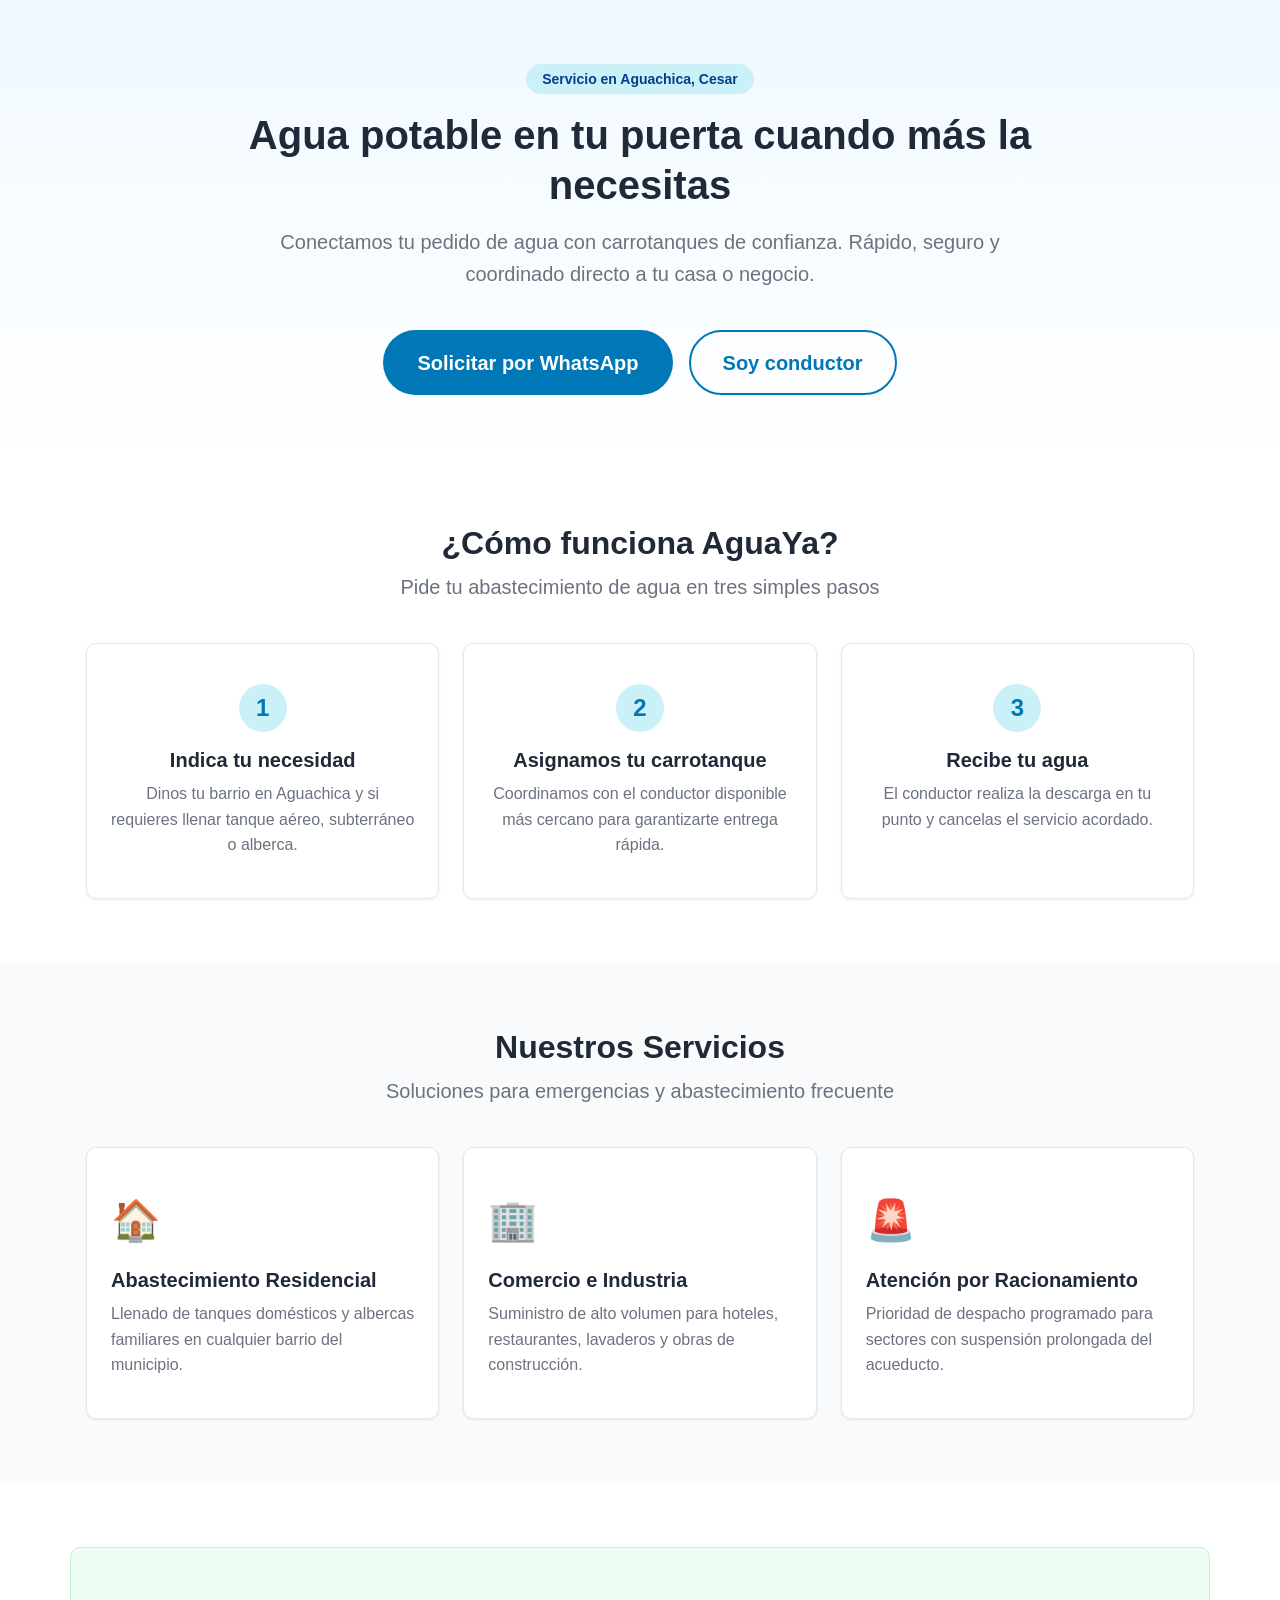
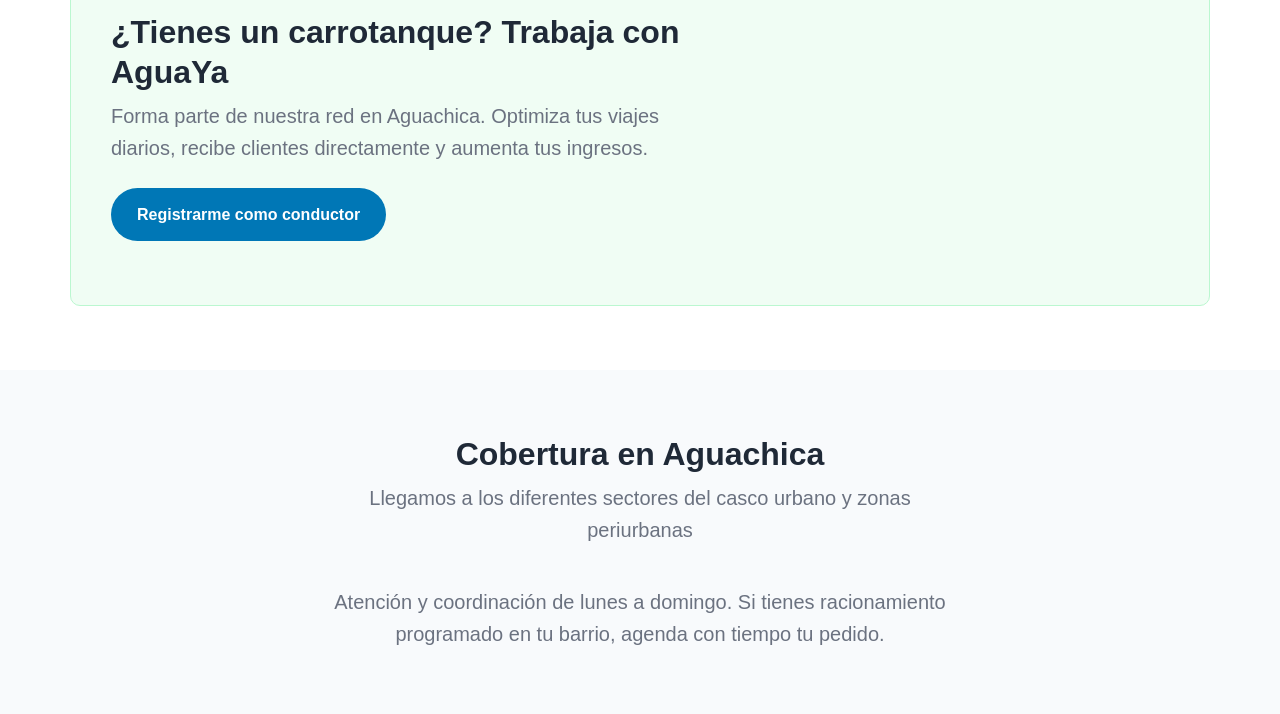
==== index.html @ 409f933b "refactor: mover index.html a la raiz para despliegue directo en GitHub Pages" ====
<!DOCTYPE html>
<!-- 
  ¿Qué es?
  Declaración del tipo de documento HTML5 e idioma de la página.
  ¿De qué se encarga?
  Indica al navegador que use el estándar moderno HTML5 y que el contenido principal está en español.
-->
<html lang="es">
<head>
  <!-- Juego de caracteres UTF-8: permite tildes, signos de puntuación y caracteres en español -->
  <meta charset="UTF-8">

  <!-- Viewport: fundamental para diseño responsive. Asegura que la escala se adapte al ancho de pantalla del móvil -->
  <meta name="viewport" content="width=device-width, initial-scale=1.0">

  <title>AguaYa | Abastecimiento de Agua en Aguachica</title>
  
  <!-- 
    ENLACES A HOJAS DE ESTILO EXTERNAS (Modularización CSS)
    ¿De qué se encarga cada una?
    1. reset.css: Elimina márgenes y comportamientos inconsistentes entre navegadores.
    2. variables.css: Almacena colores de marca, tipografías y espaciados estándar.
    3. global.css: Define fuentes globales, etiquetas base y utilidades.
    4. layout.css: Controla la estructura general, contenedores y cuadrículas (grid).
    5. components.css: Estiliza elementos interactivos (botones, tarjetas, barra superior).
    6. responsive.css: Reglas para adaptar la apariencia en pantallas móviles y tablets.
  -->
  <!-- Hojas de estilo modulares -->
  <link rel="stylesheet" href="frontend/css/reset.css">
  <link rel="stylesheet" href="frontend/css/variables.css">
  <link rel="stylesheet" href="frontend/css/global.css">
  <link rel="stylesheet" href="frontend/css/layout.css">
  <link rel="stylesheet" href="frontend/css/components.css">
  <link rel="stylesheet" href="frontend/css/responsive.css">
</head>
<body>

  <!-- ==========================================================================
       1. BARRA DE NAVEGACIÓN (Navbar)
       ¿Qué es? Encabezado fijo o superior de la página.
       ¿De qué se encarga? Permite al usuario identificar la marca, navegar por las
       secciones clave mediante enlaces ancla (#) y tener acceso inmediato al pedido de agua.
       ========================================================================== -->
    <!-- Contenedor donde se inyecta el Navbar dinámico -->
    <div id="navbar-container"></div>

  <main>
    
    <!-- ==========================================================================
         2. SECCIÓN HERO (Encabezado Principal)
         ¿Qué es? La primera pantalla visible al entrar a la web.
         ¿De qué se encarga? Captar la atención en menos de 5 segundos, comunicar el
         propósito de AguaYa y ofrecer las acciones prioritarias (pedir agua o unirse como conductor).
         ========================================================================== -->
    <section class="hero">
      <div class="container hero__container">
        <div class="hero__content">
          
          <!-- Insignia de contexto local para generar cercanía y confianza en Aguachica -->
          <span class="badge">Servicio en Aguachica, Cesar</span>
          
          <!-- Propuesta de valor principal -->
          <h1 class="hero__title">Agua potable en tu puerta cuando más la necesitas</h1>
          
          <p class="hero__description">
            Conectamos tu pedido de agua con carrotanques de confianza. Rápido, seguro y coordinado directo a tu casa o negocio.
          </p>

          <!-- Acciones principales: clientes por WhatsApp y conductores -->
          <div class="hero__actions">
            <button type="button" class="btn btn--primary btn--large" data-wa-action="request_service">
              Solicitar por WhatsApp
            </button>
            <a href="#conductores" class="btn btn--secondary btn--large">
              Soy conductor
            </a>
          </div>

        </div>
      </div>
    </section>

    <!-- ==========================================================================
         3. CÓMO FUNCIONA
         ¿Qué es? Guía visual del proceso del servicio.
         ¿De qué se encarga? Reducir la incertidumbre del usuario mostrando que
         el servicio se solicita y recibe en solo 3 pasos directos.
         ========================================================================== -->
    <section class="section how-it-works" id="como-funciona">
      <div class="container">
        <h2 class="section__title">¿Cómo funciona AguaYa?</h2>
        <p class="section__subtitle">Pide tu abastecimiento de agua en tres simples pasos</p>
        
        <div class="grid grid--3">
          <!-- Paso 1: Información inicial del cliente -->
          <article class="card-step">
            <div class="card-step__number">1</div>
            <h3 class="card-step__title">Indica tu necesidad</h3>
            <p class="card-step__text">Dinos tu barrio en Aguachica y si requieres llenar tanque aéreo, subterráneo o alberca.</p>
          </article>

          <!-- Paso 2: Intermediación y despacho -->
          <article class="card-step">
            <div class="card-step__number">2</div>
            <h3 class="card-step__title">Asignamos tu carrotanque</h3>
            <p class="card-step__text">Coordinamos con el conductor disponible más cercano para garantizarte entrega rápida.</p>
          </article>

          <!-- Paso 3: Entrega y pago -->
          <article class="card-step">
            <div class="card-step__number">3</div>
            <h3 class="card-step__title">Recibe tu agua</h3>
            <p class="card-step__text">El conductor realiza la descarga en tu punto y cancelas el servicio acordado.</p>
          </article>
        </div>
      </div>
    </section>

    <!-- ==========================================================================
         4. SERVICIOS
         ¿Qué es? Catálogo o desglose de las modalidades de abastecimiento.
         ¿De qué se encarga? Clarificar que el servicio atiende tanto necesidades
         hogareñas comunes como requerimientos de mayor volumen o contingencias.
         ========================================================================== -->
    <section class="section section--alt services" id="servicios">
      <div class="container">
        <h2 class="section__title">Nuestros Servicios</h2>
        <p class="section__subtitle">Soluciones para emergencias y abastecimiento frecuente</p>

        <div class="grid grid--3">
          <!-- Servicio 1: Casas / Hogares -->
          <div class="card-service">
            <div class="card-service__icon">🏠</div>
            <h3 class="card-service__title">Abastecimiento Residencial</h3>
            <p class="card-service__text">Llenado de tanques domésticos y albercas familiares en cualquier barrio del municipio.</p>
          </div>

          <!-- Servicio 2: Empresas / Negocios -->
          <div class="card-service">
            <div class="card-service__icon">🏢</div>
            <h3 class="card-service__title">Comercio e Industria</h3>
            <p class="card-service__text">Suministro de alto volumen para hoteles, restaurantes, lavaderos y obras de construcción.</p>
          </div>

          <!-- Servicio 3: Contingencias por suspensión de acueducto -->
          <div class="card-service">
            <div class="card-service__icon">🚨</div>
            <h3 class="card-service__title">Atención por Racionamiento</h3>
            <p class="card-service__text">Prioridad de despacho programado para sectores con suspensión prolongada del acueducto.</p>
          </div>
        </div>
      </div>
    </section>

    <!-- ==========================================================================
         5. SECCIÓN PARA CONDUCTORES
         ¿Qué es? Bloque de captación de oferta (carrotanqueros).
         ¿De qué se encarga? Reclutar conductores para expandir la red de servicio
         y asegurar disponibilidad de viajes en Aguachica.
         ========================================================================== -->
    <section class="section drivers" id="conductores">
      <div class="container drivers__container">
        <div class="drivers__content">
          <h2 class="section__title section__title--left">¿Tienes un carrotanque? Trabaja con AguaYa</h2>
          <p class="drivers__text">
            Forma parte de nuestra red en Aguachica. Optimiza tus viajes diarios, recibe clientes directamente y aumenta tus ingresos.
          </p>
          <!-- Botón para conductores con ID para enlace dinámico -->
          <button type="button" class="btn btn--primary" data-wa-action="driver_register">
            Registrarme como conductor
          </button>
        </div>
      </div>
    </section>

    <!-- ==========================================================================
         6. COBERTURA LOCAL
         ¿Qué es? Información sobre el radio de operación geográfica.
         ¿De qué se encarga? Informar a los vecinos de Aguachica que el servicio
         cubre toda la zona y anticipar la gestión de pedidos ante cortes programados.
         ========================================================================== -->
    <section class="section section--alt coverage" id="cobertura">
      <div class="container text-center">
        <h2 class="section__title">Cobertura en Aguachica</h2>
        <p class="section__subtitle">Llegamos a los diferentes sectores del casco urbano y zonas periurbanas</p>
        <p class="coverage__info">
          Atención y coordinación de lunes a domingo. Si tienes racionamiento programado en tu barrio, agenda con tiempo tu pedido.
        </p>
      </div>
    </section>
  </main>

  <!-- ==========================================================================
       7. PIE DE PÁGINA (Footer)
       ¿Qué es? El cierre inferior de la plataforma.
       ¿De qué se encarga? Proporcionar enlaces rápidos de navegación, datos de contacto
       directo y los créditos legales de la plataforma.
       ========================================================================== -->
  <!-- Contenedor donde se inyecta el Footer dinámico -->
  <div id="footer-container"></div>
  <script type="module" src="js/modules/home.js"></script>
  <script type="module" src="./js/modules/home.js"></script>
  <script type="module" src="frontend/js/modules/home.js"></script>
</body>
</html>
---- frontend/css/variables.css ----
/* ==========================================================================
   VARIABLES GLOBALES (Design Tokens) - AguaYa
   ¿Qué es?
   Un archivo centralizado de variables nativas de CSS (:root).
   
   ¿De qué se encarga?
   Define los valores estándar reutilizables (colores de identidad, fuentes, 
   sombras, radios de borde y espaciados).
   
   ¿Por qué se hace así?
   Garantiza coherencia visual. Si en el futuro se decide cambiar el tono de 
   azul o la tipografía, solo se modifica aquí una sola vez y el cambio se 
   refleja de inmediato en toda la aplicación sin tocar cada clase.
   ========================================================================== */

:root {
  /* --- PALETA DE COLORES INSTITUCIONAL --- */
  
  /* Azul principal: Representa agua, confianza y pureza. Se usa en botones de acción y destacados */
  --color-primary: #0077b6;
  
  /* Azul oscuro: Efecto hover al pasar el cursor sobre elementos interactivos */
  --color-primary-hover: #023e8a;

  /* Celeste brillante: Acentos visuales e insignias secundarias */
  --color-accent: #00b4d8;
  
  /* Fondo suave del acento: Usado en pastillas/badges de información */
  --color-accent-light: #caf0f8;

  /* Verde WhatsApp: Canal principal de contacto y conversión en Aguachica */
  --color-whatsapp: #25d366;
  --color-whatsapp-hover: #1eb857;

  /* Tonos neutros para fondos y textos legibles */
  --color-text-main: #1f2937;       /* Gris carbón oscuro para lectura cómoda */
  --color-text-muted: #6b7280;      /* Gris intermedio para subtítulos y descripciones */
  --color-bg-light: #ffffff;        /* Blanco base de fondo */
  --color-bg-alt: #f8fafc;          /* Gris muy tenue para alternar secciones visualmente */
  --color-border: #e2e8f0;          /* Líneas divisorias y bordes de tarjetas */

  /* --- TIPOGRAFÍA --- */
  
  /* Pila de fuentes del sistema: Carga ultra rápida sin depender de fuentes externas en zonas de baja señal */
  --font-family-base: -apple-system, BlinkMacSystemFont, "Segoe UI", Roboto, Helvetica, Arial, sans-serif;

  /* Escala tipográfica armónica */
  --font-size-sm: 0.875rem;   /* ~14px: Textos legales, fechas y badges */
  --font-size-base: 1rem;     /* ~16px: Texto estándar de lectura */
  --font-size-lg: 1.25rem;    /* ~20px: Subtítulos destacados */
  --font-size-xl: 1.5rem;     /* ~24px: Títulos de tarjetas y módulos */
  --font-size-2xl: 2rem;      /* ~32px: Títulos de secciones */
  --font-size-3xl: 2.5rem;    /* ~40px: Titular principal del Hero */

  /* --- ESPACIADOS Y MAQUETACIÓN --- */
  
  /* Escala de espaciado modular para márgenes (margin) y rellenos (padding) */
  --spacing-xs: 0.25rem;  /* 4px */
  --spacing-sm: 0.5rem;   /* 8px */
  --spacing-md: 1rem;     /* 16px */
  --spacing-lg: 1.5rem;   /* 24px */
  --spacing-xl: 2.5rem;   /* 40px */
  --spacing-2xl: 4rem;    /* 64px */

  /* Ancho máximo de contenido para que no se estire de forma infinita en pantallas grandes */
  --container-max-width: 1140px;

  /* --- FORMAS, BORDES Y SOMBRAS --- */
  
  /* Redondeo de esquinas */
  --border-radius-sm: 6px;       /* Tarjetas pequeñas y cajas de texto */
  --border-radius-md: 10px;      /* Tarjetas de servicios y contenedores */
  --border-radius-pill: 50px;    /* Botones y pastillas redondas */

  /* Sombras para dar profundidad y relieve a los elementos interactivos */
  --shadow-sm: 0 1px 3px rgba(0, 0, 0, 0.08);
  --shadow-md: 0 4px 6px -1px rgba(0, 0, 0, 0.1), 0 2px 4px -1px rgba(0, 0, 0, 0.06);

  /* Transición fluida para efectos al pasar el cursor (hover) */
  --transition-normal: all 0.2s ease-in-out;
}
---- frontend/css/global.css ----
/* ==========================================================================
   ESTILOS GLOBALES - AguaYa
   ¿Qué es?
   Reglas de estilo de alto nivel aplicadas a todo el documento HTML.
   
   ¿De qué se encarga?
   Define la tipografía por defecto, el interlineado, los colores base de lectura,
   los encabezados (h1, h2, h3, h4) y clases de utilidad reutilizables.
   
   ¿Por qué se hace así?
   Asegura coherencia tipográfica en todas las páginas sin repetir reglas en
   múltiples selectores. Consume las variables creadas en variables.css.
   ========================================================================== */

/* 
   Cuerpo principal de la web:
   ¿De qué se encarga? Establece la fuente del sistema, tamaño base (16px), 
   altura de línea óptima para lectura y colores de fondo y texto por defecto.
*/
body {
  font-family: var(--font-family-base);
  font-size: var(--font-size-base);
  line-height: 1.6;
  color: var(--color-text-main);
  background-color: var(--color-bg-light);
}

/* 
   Encabezados (Títulos y Subtítulos):
   ¿De qué se encarga? Unifica el peso de la letra y reduce el interlineado 
   para evitar que títulos largos se vean demasiado separados entre líneas.
*/
h1, h2, h3, h4 {
  color: var(--color-text-main);
  line-height: 1.25;
  font-weight: 700;
}

/* 
   Clase de utilidad: Alineación centrada
   ¿De qué se encarga? Permite centrar textos o bloques cuando una sección lo requiere.
*/
.text-center {
  text-align: center;
}

/* 
   Componente visual: Insignia de contexto local (.badge)
   ¿Qué es? La pequeña pastilla de color situada sobre el título principal en el Hero.
   ¿De qué se encarga? Resalta visualmente que el servicio opera en Aguachica, Cesar,
   creando confianza y pertenencia local de inmediato.
*/
.badge {
  display: inline-block;
  padding: var(--spacing-xs) var(--spacing-md);
  background-color: var(--color-accent-light);
  color: var(--color-primary-hover);
  border-radius: var(--border-radius-pill);
  font-size: var(--font-size-sm);
  font-weight: 600;
  margin-bottom: var(--spacing-md);
}
---- frontend/css/layout.css ----
/* ==========================================================================
   LAYOUT Y ESTRUCTURA GENERAL - AguaYa
   ¿Qué es?
   El esqueleto que organiza los anchos, márgenes de sección y distribuciones
   en columnas de la página.
   
   ¿De qué se encarga?
   1. Centrar el contenido dentro de un ancho máximo (.container).
   2. Dar espacio vertical consistente entre secciones (.section).
   3. Organizar las tarjetas de servicios y pasos en cuadrículas (.grid).
   
   ¿Por qué se hace así?
   Separa la estructura espacial del diseño de los componentes individuales,
   haciendo que el sitio sea ordenado y predecible.
   ========================================================================== */

/* 
   Contenedor principal (.container):
   ¿De qué se encarga? Centra el contenido horizontalmente (margin: 0 auto) 
   y le pone un tope de ancho (1140px) para que en monitores grandes la página 
   no se estire de forma incómoda a la vista. El padding lateral evita que 
   el texto toque los bordes de la pantalla.
*/
.container {
  width: 100%;
  max-width: var(--container-max-width);
  margin-left: auto;
  margin-right: auto;
  padding-left: var(--spacing-md);
  padding-right: var(--spacing-md);
}

/* 
   Espaciado de secciones (.section):
   ¿De qué se encarga? Proporciona un respiro visual vertical (arriba y abajo) 
   a cada bloque de la landing (Servicios, Cómo funciona, etc.).
*/
.section {
  padding-top: var(--spacing-2xl);
  padding-bottom: var(--spacing-2xl);
}

/* 
   Sección con fondo alternativo (.section--alt):
   ¿De qué se encarga? Rompe la monotonía del fondo blanco aplicando un gris muy suave,
   ayudando al usuario a distinguir visualmente cuándo termina un bloque y empieza otro.
*/
.section--alt {
  background-color: var(--color-bg-alt);
}

/* 
   Títulos y subtítulos de sección:
   ¿De qué se encarga? Da jerarquía y consistencia visual a los encabezados
   de "¿Cómo funciona?", "Servicios", etc.
*/
.section__title {
  font-size: var(--font-size-2xl);
  text-align: center;
  margin-bottom: var(--spacing-sm);
  color: var(--color-text-main);
}

/* Modificador para cuando el título de sección deba alinearse a la izquierda */
.section__title--left {
  text-align: left;
}

.section__subtitle {
  font-size: var(--font-size-lg);
  color: var(--color-text-muted);
  text-align: center;
  max-width: 650px;
  margin-left: auto;
  margin-right: auto;
  margin-bottom: var(--spacing-xl);
}

/* 
   Sistema de cuadrícula (.grid):
   ¿De qué se encarga? Usa CSS Grid moderno para ubicar las tarjetas de pasos 
   y servicios una al lado de otra en columnas ordenadas de igual tamaño.
*/
.grid {
  display: grid;
  gap: var(--spacing-lg);
}

/* Cuadrícula de 3 columnas para pantallas de escritorio */
.grid--3 {
  grid-template-columns: repeat(3, 1fr);
}
---- frontend/css/components.css ----
/* ==========================================================================
   COMPONENTES DE LA INTERFAZ - AguaYa
   ¿Qué es?
   El catálogo de piezas visuales e interactivas de la aplicación (UI Components).
   
   ¿De qué se encarga?
   Estiliza los botones (.btn), la barra de navegación (.navbar), el encabezado (.hero),
   las tarjetas de pasos (.card-step), las tarjetas de servicios (.card-service),
   el bloque de conductores y el pie de página (.footer).
   
   ¿Por qué se hace así?
   Sigue la metodología de diseño modular (BEM-like). Cada componente es independiente,
   lo que facilita reutilizar un botón o una tarjeta en cualquier otra página del sistema.
   ========================================================================== */

/* --------------------------------------------------------------------------
   1. BOTONES (.btn)
   ¿De qué se encarga? Da formato a los enlaces y botones clicables, controlando
   márgenes internos, bordes redondeados y transiciones al pasar el cursor.
   -------------------------------------------------------------------------- */
.btn {
  display: inline-flex;
  align-items: center;
  justify-content: center;
  padding: 0.75rem 1.5rem;
  border-radius: var(--border-radius-pill);
  font-weight: 600;
  text-align: center;
  cursor: pointer;
  transition: var(--transition-normal);
  border: 2px solid transparent;
}

/* Botón primario: Conexión principal hacia WhatsApp y acciones destacadas */
.btn--primary {
  background-color: var(--color-primary);
  color: #ffffff;
}

.btn--primary:hover {
  background-color: var(--color-primary-hover);
  transform: translateY(-2px);
  box-shadow: var(--shadow-md);
}

/* Botón secundario: Contorno sutil para acciones alternas (ej. "Soy conductor") */
.btn--secondary {
  background-color: transparent;
  border-color: var(--color-primary);
  color: var(--color-primary);
}

.btn--secondary:hover {
  background-color: var(--color-accent-light);
  transform: translateY(-2px);
}

/* Modificador de tamaño grande para llamadas a la acción en la sección Hero */
.btn--large {
  padding: 0.9rem 2rem;
  font-size: var(--font-size-lg);
}


/* --------------------------------------------------------------------------
   2. BARRA DE NAVEGACIÓN (.navbar)
   ¿De qué se encarga? Mantiene la cabecera limpia, fija en la parte superior,
   con logo a la izquierda, menú centrado y botón de acción a la derecha.
   -------------------------------------------------------------------------- */
.navbar {
  background-color: var(--color-bg-light);
  border-bottom: 1px solid var(--color-border);
  position: sticky;
  top: 0;
  z-index: 1000; /* Asegura que la barra quede por encima del contenido al hacer scroll */
  padding: var(--spacing-sm) 0;
}

.navbar__container {
  display: flex;
  align-items: center;
  justify-content: space-between;
}

.navbar__logo {
  font-size: var(--font-size-xl);
  font-weight: 700;
  color: var(--color-primary);
  display: flex;
  align-items: center;
  gap: var(--spacing-xs);
}

.navbar__menu {
  display: flex;
  gap: var(--spacing-lg);
}

.navbar__link {
  color: var(--color-text-main);
  font-weight: 500;
  transition: var(--transition-normal);
}

.navbar__link:hover {
  color: var(--color-primary);
}


/* --------------------------------------------------------------------------
   3. SECCIÓN HERO (.hero)
   ¿Qué es?
   El encabezado de impacto visual inicial.
   
   ¿De qué se encarga?
   Centra matemática y visualmente todos los textos, la insignia y los botones.
   -------------------------------------------------------------------------- */
.hero {
  padding: var(--spacing-2xl) 0;
  background: linear-gradient(180deg, #f0f9ff 0%, #ffffff 100%);
  width: 100%;
}

/* 
   Contenedor interno del Hero:
   ¿De qué se encarga? Usa flexbox centrado para que todo el bloque hijo
   quede matemáticamente en el medio de la pantalla sin desviaciones.
*/
.hero__container {
  display: flex;
  justify-content: center;
  align-items: center;
}

/* 
   Bloque de contenido del Hero:
   ¿De qué se encarga? Limita el ancho de lectura a 800px para que las líneas
   no sean difíciles de leer y centra explícitamente textos y elementos internos.
*/
.hero__content {
  max-width: 800px;
  width: 100%;
  margin: 0 auto;
  text-align: center;
  display: flex;
  flex-direction: column;
  align-items: center; /* Centra la insignia y los botones en el eje horizontal */
}

.hero__title {
  font-size: var(--font-size-3xl);
  margin-bottom: var(--spacing-md);
  color: var(--color-text-main);
  text-align: center;
}

.hero__description {
  font-size: var(--font-size-lg);
  color: var(--color-text-muted);
  margin-bottom: var(--spacing-xl);
  line-height: 1.6;
  text-align: center;
}

/* 
   Contenedor de botones de acción:
   ¿De qué se encarga? Centra los botones de WhatsApp y Conductor lado a lado.
*/
.hero__actions {
  display: flex;
  justify-content: center;
  align-items: center;
  gap: var(--spacing-md);
  flex-wrap: wrap;
  width: 100%;
}


/* --------------------------------------------------------------------------
   4. TARJETAS DE PASOS (.card-step)
   ¿De qué se encarga? Estiliza los 3 pasos de "¿Cómo funciona?" con un círculo
   numérico distintivo arriba de cada tarjeta.
   -------------------------------------------------------------------------- */
.card-step {
  background-color: var(--color-bg-light);
  padding: var(--spacing-xl) var(--spacing-lg);
  border-radius: var(--border-radius-md);
  border: 1px solid var(--color-border);
  text-align: center;
  box-shadow: var(--shadow-sm);
  transition: var(--transition-normal);
}

.card-step:hover {
  transform: translateY(-4px);
  box-shadow: var(--shadow-md);
}

.card-step__number {
  width: 48px;
  height: 48px;
  margin: 0 auto var(--spacing-md);
  background-color: var(--color-accent-light);
  color: var(--color-primary);
  font-size: var(--font-size-xl);
  font-weight: 700;
  border-radius: 50%;
  display: flex;
  align-items: center;
  justify-content: center;
}

.card-step__title {
  font-size: var(--font-size-lg);
  margin-bottom: var(--spacing-sm);
}

.card-step__text {
  color: var(--color-text-muted);
  font-size: var(--font-size-base);
}


/* --------------------------------------------------------------------------
   5. TARJETAS DE SERVICIOS (.card-service)
   ¿De qué se encarga? Muestra las opciones de abastecimiento (residencial,
   comercio, racionamiento) con ícono llamativo y fondo blanco limpio.
   -------------------------------------------------------------------------- */
.card-service {
  background-color: var(--color-bg-light);
  padding: var(--spacing-xl) var(--spacing-lg);
  border-radius: var(--border-radius-md);
  border: 1px solid var(--color-border);
  box-shadow: var(--shadow-sm);
  transition: var(--transition-normal);
}

.card-service:hover {
  border-color: var(--color-accent);
  box-shadow: var(--shadow-md);
  transform: translateY(-4px);
}

.card-service__icon {
  font-size: 2.5rem;
  margin-bottom: var(--spacing-md);
}

.card-service__title {
  font-size: var(--font-size-lg);
  margin-bottom: var(--spacing-sm);
}

.card-service__text {
  color: var(--color-text-muted);
}


/* --------------------------------------------------------------------------
   6. SECCIÓN DE CONDUCTORES (.drivers)
   ¿De qué se encarga? Contenedor destacado con borde azul suave e invitación
   clara para captar dueños de carrotanques.
   -------------------------------------------------------------------------- */
.drivers__container {
  background-color: #f0fdf4; /* Tono verde muy suave que transmite oportunidad de ingresos */
  border: 1px solid #bbf7d0;
  border-radius: var(--border-radius-md);
  padding: var(--spacing-2xl) var(--spacing-xl);
}

.drivers__content {
  max-width: 600px;
}

.drivers__text {
  color: var(--color-text-muted);
  font-size: var(--font-size-lg);
  margin-bottom: var(--spacing-lg);
}


/* --------------------------------------------------------------------------
   7. COBERTURA (.coverage)
   ¿De qué se encarga? Espacio de texto informativo sobre las zonas de Aguachica.
   -------------------------------------------------------------------------- */
.coverage__info {
  font-size: var(--font-size-lg);
  color: var(--color-text-muted);
  max-width: 700px;
  margin: var(--spacing-md) auto 0;
}


/* --------------------------------------------------------------------------
   8. PIE DE PÁGINA (.footer)
   ¿De qué se encarga? Fondo oscuro elegante para cerrar la página, con enlaces
   de navegación y datos de contacto directo.
   -------------------------------------------------------------------------- */
.footer {
  background-color: #0f172a; /* Azul noche profundo para contraste de pie */
  color: #94a3b8;
  padding-top: var(--spacing-2xl);
}

.footer__container {
  display: grid;
  grid-template-columns: 2fr 1fr 1fr;
  gap: var(--spacing-xl);
  padding-bottom: var(--spacing-2xl);
}

.footer__brand h3 {
  color: #ffffff;
  margin-bottom: var(--spacing-sm);
}

.footer__links h4,
.footer__contact h4 {
  color: #ffffff;
  margin-bottom: var(--spacing-md);
  font-size: var(--font-size-base);
}

.footer__links ul li {
  margin-bottom: var(--spacing-xs);
}

.footer__links a:hover {
  color: #ffffff;
}

.footer__bottom {
  border-top: 1px solid #1e293b;
  text-align: center;
  padding: var(--spacing-md) 0;
  font-size: var(--font-size-sm);
}
---- frontend/css/responsive.css ----
/* ==========================================================================
   DISEÑO RESPONSIVO (Media Queries) - AguaYa
   ¿Qué es?
   Reglas condicionales (@media) que reorganizan los elementos según el ancho
   de la pantalla del dispositivo.
   
   ¿De qué se encarga?
   1. En celulares y tablets: transforma las cuadrículas de 3 columnas a 1 sola.
   2. Ajusta tamaños de fuente para que los títulos no ocupen toda la pantalla.
   3. Reorganiza la barra de navegación y el pie de página para lectura vertical.
   
   ¿Por qué se hace así?
   Garantiza que la experiencia en smartphones sea tan fluida y cómoda como
   la de una aplicación móvil instalada.
   ========================================================================== */

/* --------------------------------------------------------------------------
   PANTALLAS MEDIANAS Y TABLETS (Menos de 900px de ancho)
   -------------------------------------------------------------------------- */
@media (max-width: 900px) {
  /* 
     Cuadrícula adaptable:
     Pasa de 3 columnas a 2 columnas para no apretar las tarjetas.
  */
  .grid--3 {
    grid-template-columns: repeat(2, 1fr);
  }

  /* 
     Pie de página:
     Pasa de 3 columnas horizontales a una distribución más compacta.
  */
  .footer__container {
    grid-template-columns: 1fr 1fr;
    gap: var(--spacing-lg);
  }

  .footer__brand {
    grid-column: span 2;
  }
}

/* --------------------------------------------------------------------------
   TELÉFONOS MÓVILES (Menos de 640px de ancho)
   -------------------------------------------------------------------------- */
@media (max-width: 640px) {
  /* Reducción de espaciados de sección para aprovechar mejor la pantalla pequeña */
  .section {
    padding-top: var(--spacing-xl);
    padding-bottom: var(--spacing-xl);
  }

  /* Ajuste de escala tipográfica para títulos en móviles */
  .hero__title {
    font-size: 2rem;
  }

  .section__title {
    font-size: 1.6rem;
  }

  .hero__description,
  .section__subtitle {
    font-size: var(--font-size-base);
  }

  /* 
     Barra de navegación móvil:
     Ocultamos temporalmente los enlaces secundarios para dar prioridad 
     absoluta al logo y al botón de pedir agua directo.
  */
  .navbar__menu {
    display: none;
  }

  .navbar__cta {
    padding: 0.5rem 1rem;
    font-size: var(--font-size-sm);
  }

  /* 
     Botones del Hero:
     Se estiran al 100% del ancho para facilitar el toque con el pulgar.
  */
  .hero__actions {
    flex-direction: column;
  }

  .hero__actions .btn {
    width: 100%;
  }

  /* 
     Cuadrícula en celulares:
     Pasa a 1 sola columna vertical (tarjeta sobre tarjeta).
  */
  .grid--3 {
    grid-template-columns: 1fr;
  }

  /* Sección de conductores en móviles: texto centrado y botón expandido */
  .drivers__container {
    text-align: center;
    padding: var(--spacing-xl) var(--spacing-md);
  }

  .section__title--left {
    text-align: center;
  }

  .drivers__container .btn {
    width: 100%;
  }

  /* Pie de página en móviles: 1 columna vertical centrada */
  .footer__container {
    grid-template-columns: 1fr;
    text-align: center;
  }
}
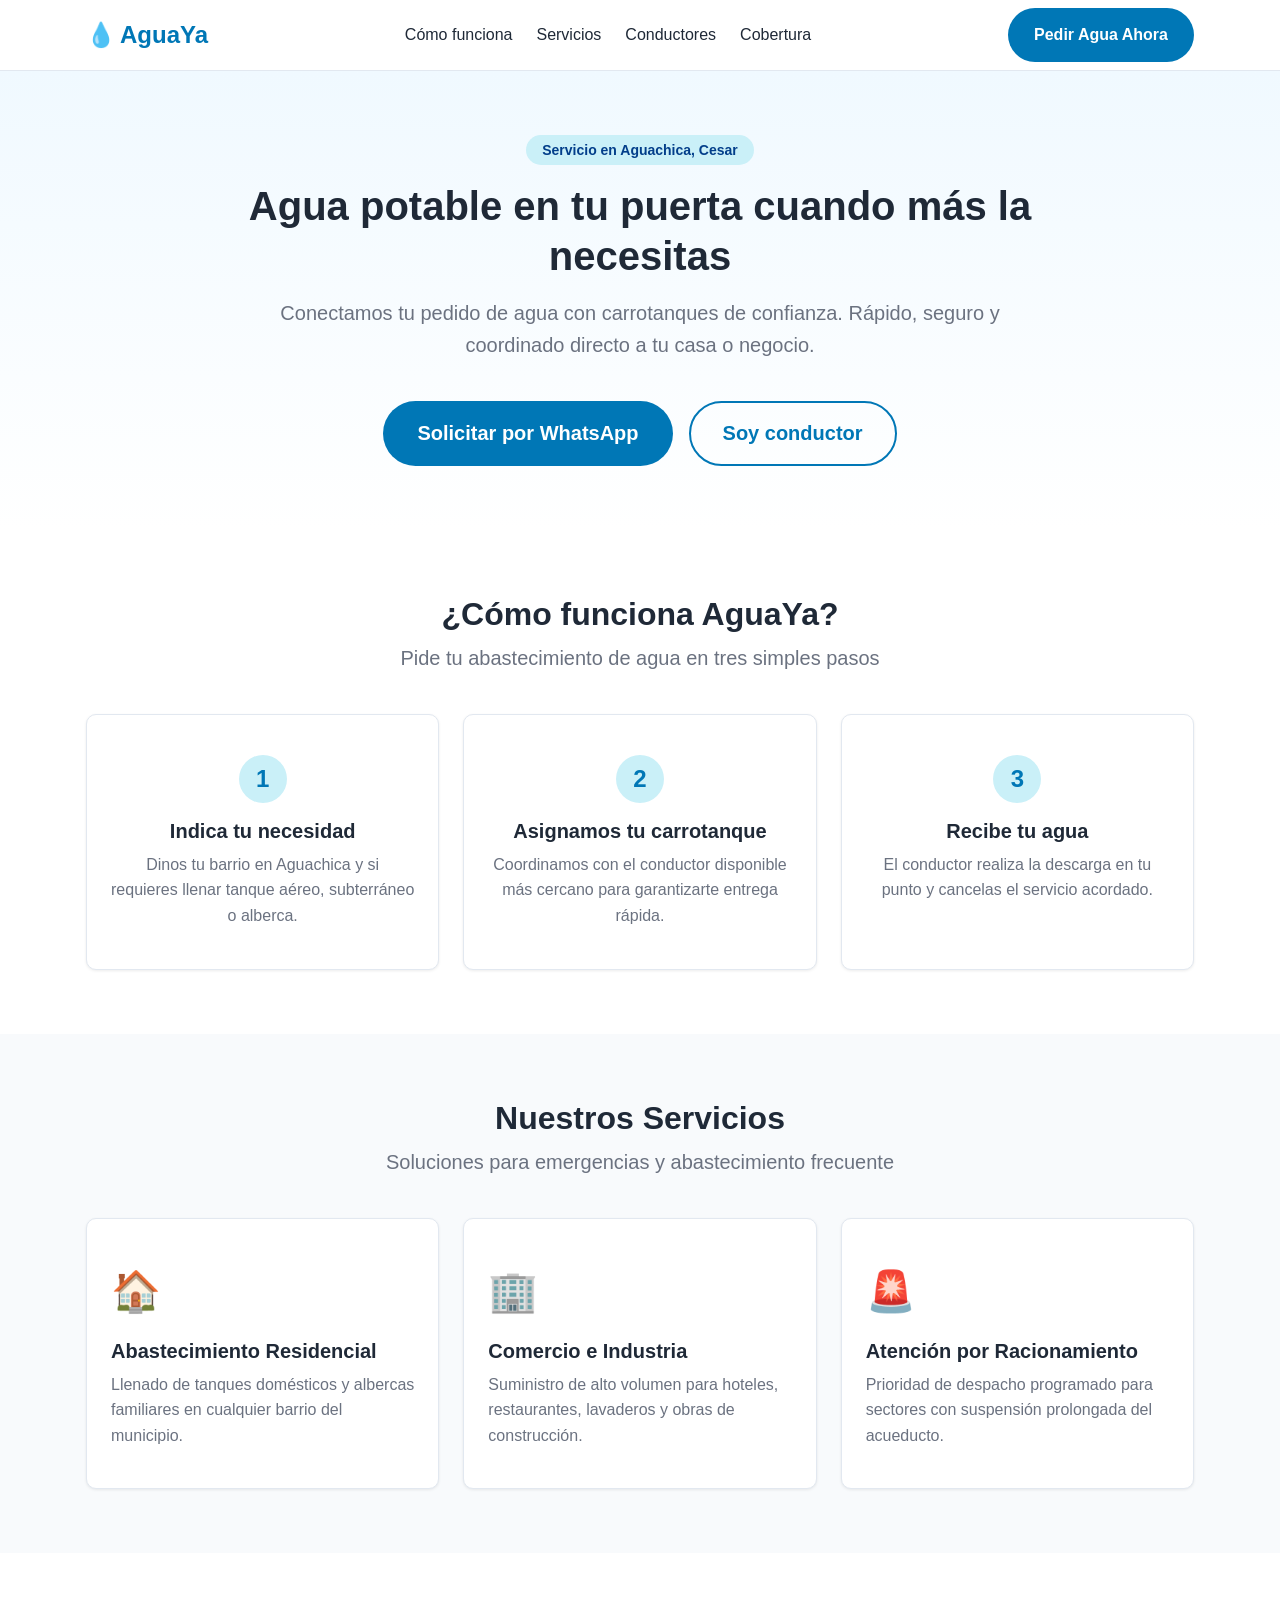
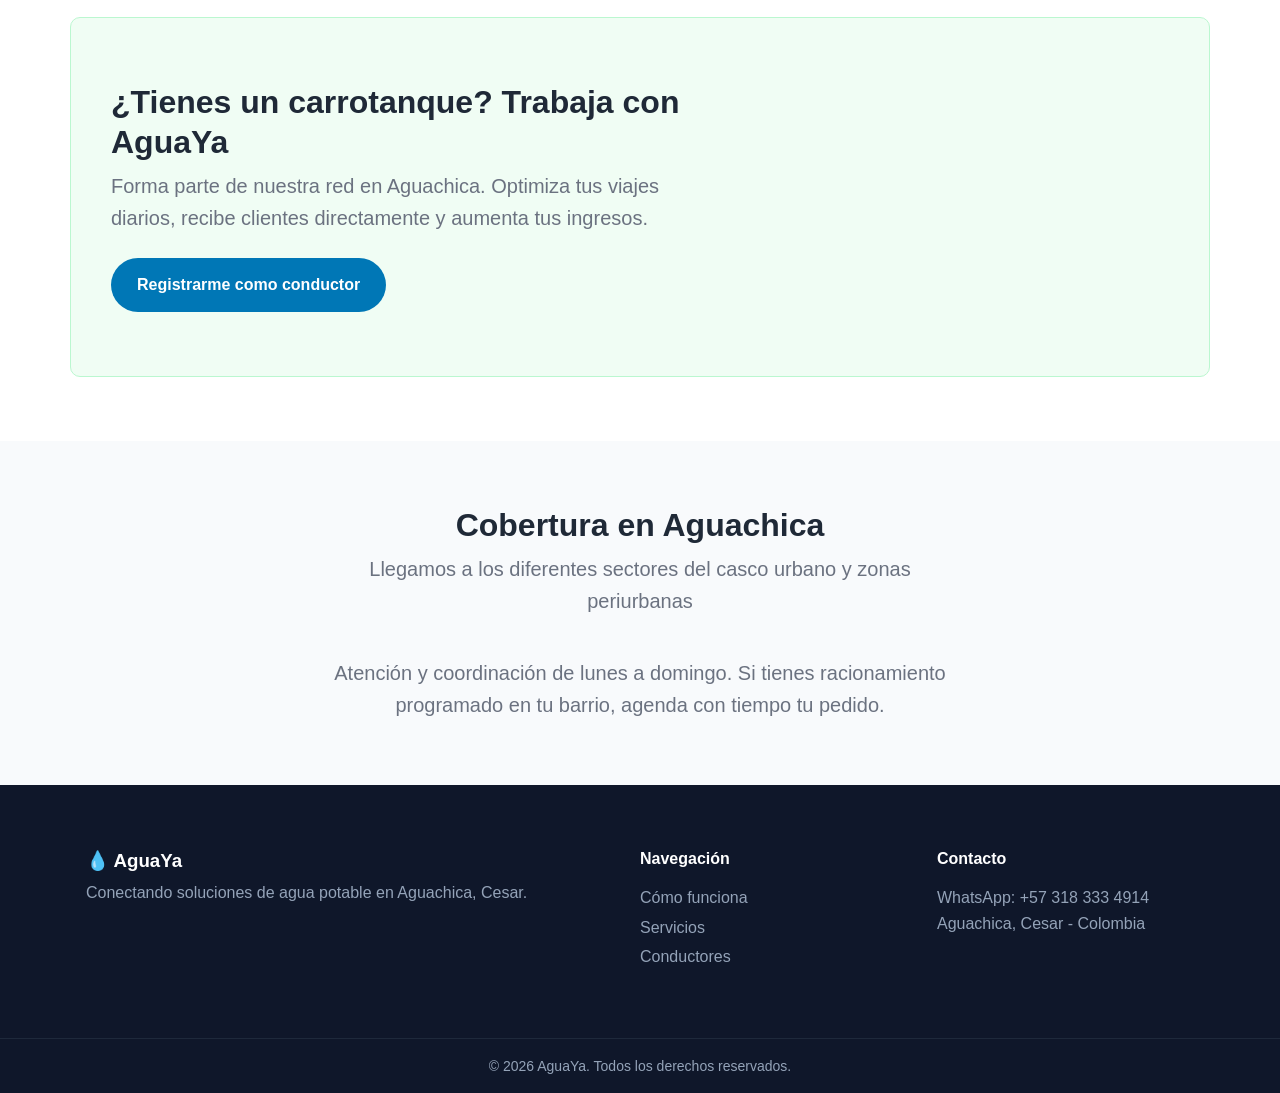
==== commit 1feaa6da: "refactor: mover index.html a la raiz para despliegue directo en GitHub Pages #6" ====
--- a/index.html
+++ b/index.html
@@ -26,12 +26,12 @@
     6. responsive.css: Reglas para adaptar la apariencia en pantallas móviles y tablets.
   -->
   <!-- Hojas de estilo modulares -->
-  <link rel="stylesheet" href="frontend/css/reset.css">
-  <link rel="stylesheet" href="frontend/css/variables.css">
-  <link rel="stylesheet" href="frontend/css/global.css">
-  <link rel="stylesheet" href="frontend/css/layout.css">
-  <link rel="stylesheet" href="frontend/css/components.css">
-  <link rel="stylesheet" href="frontend/css/responsive.css">
+  <link rel="stylesheet" href="./frontend/css/reset.css">
+  <link rel="stylesheet" href="./frontend/css/variables.css">
+  <link rel="stylesheet" href="./frontend/css/global.css">
+  <link rel="stylesheet" href="./frontend/css/layout.css">
+  <link rel="stylesheet" href="./frontend/css/components.css">
+  <link rel="stylesheet" href="./frontend/css/responsive.css">
 </head>
 <body>
 
@@ -198,8 +198,6 @@
        ========================================================================== -->
   <!-- Contenedor donde se inyecta el Footer dinámico -->
   <div id="footer-container"></div>
-  <script type="module" src="js/modules/home.js"></script>
-  <script type="module" src="./js/modules/home.js"></script>
-  <script type="module" src="frontend/js/modules/home.js"></script>
+  <script type="module" src="./frontend/js/modules/home.js"></script>
 </body>
 </html>
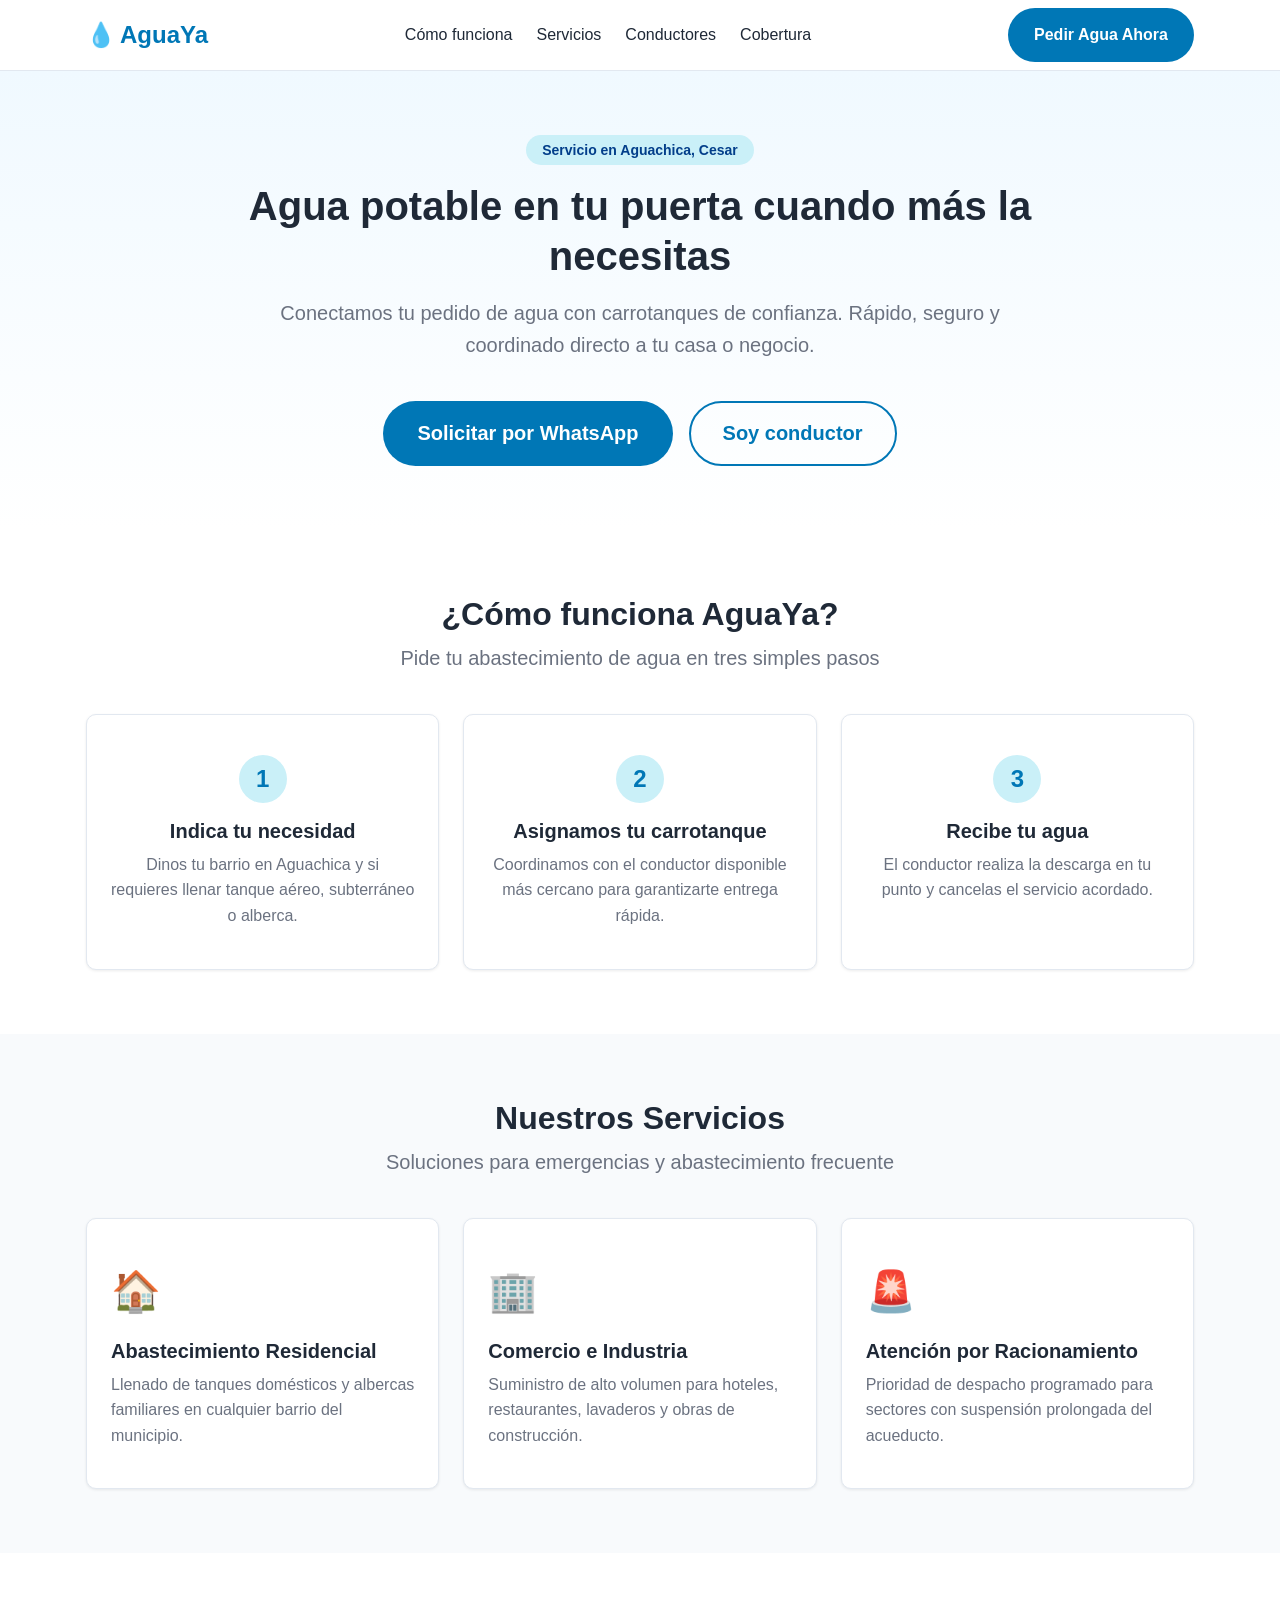
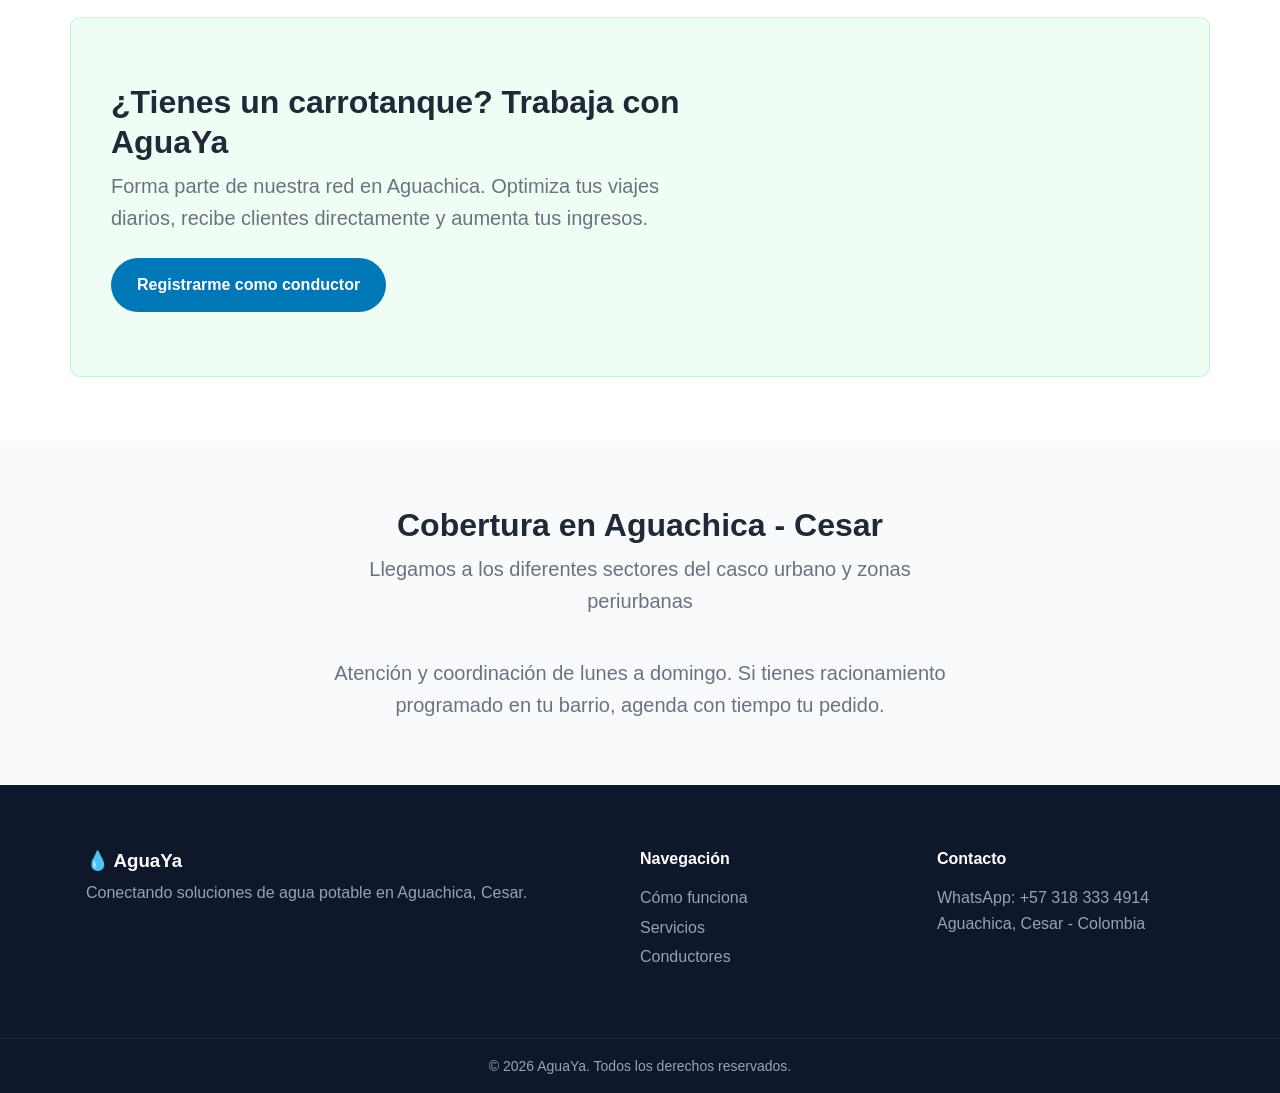
==== commit d668e2f7: "refactor: mover index.html a la raiz para despliegue directo en GitHub Pages #7" ====
--- a/index.html
+++ b/index.html
@@ -181,7 +181,7 @@
          ========================================================================== -->
     <section class="section section--alt coverage" id="cobertura">
       <div class="container text-center">
-        <h2 class="section__title">Cobertura en Aguachica</h2>
+        <h2 class="section__title">Cobertura en Aguachica - Cesar</h2>
         <p class="section__subtitle">Llegamos a los diferentes sectores del casco urbano y zonas periurbanas</p>
         <p class="coverage__info">
           Atención y coordinación de lunes a domingo. Si tienes racionamiento programado en tu barrio, agenda con tiempo tu pedido.
@@ -198,6 +198,7 @@
        ========================================================================== -->
   <!-- Contenedor donde se inyecta el Footer dinámico -->
   <div id="footer-container"></div>
-  <script type="module" src="./frontend/js/modules/home.js"></script>
+
+  <script type="module" src="./frontend/js/modules/home.js?v=2"></script>
 </body>
 </html>
